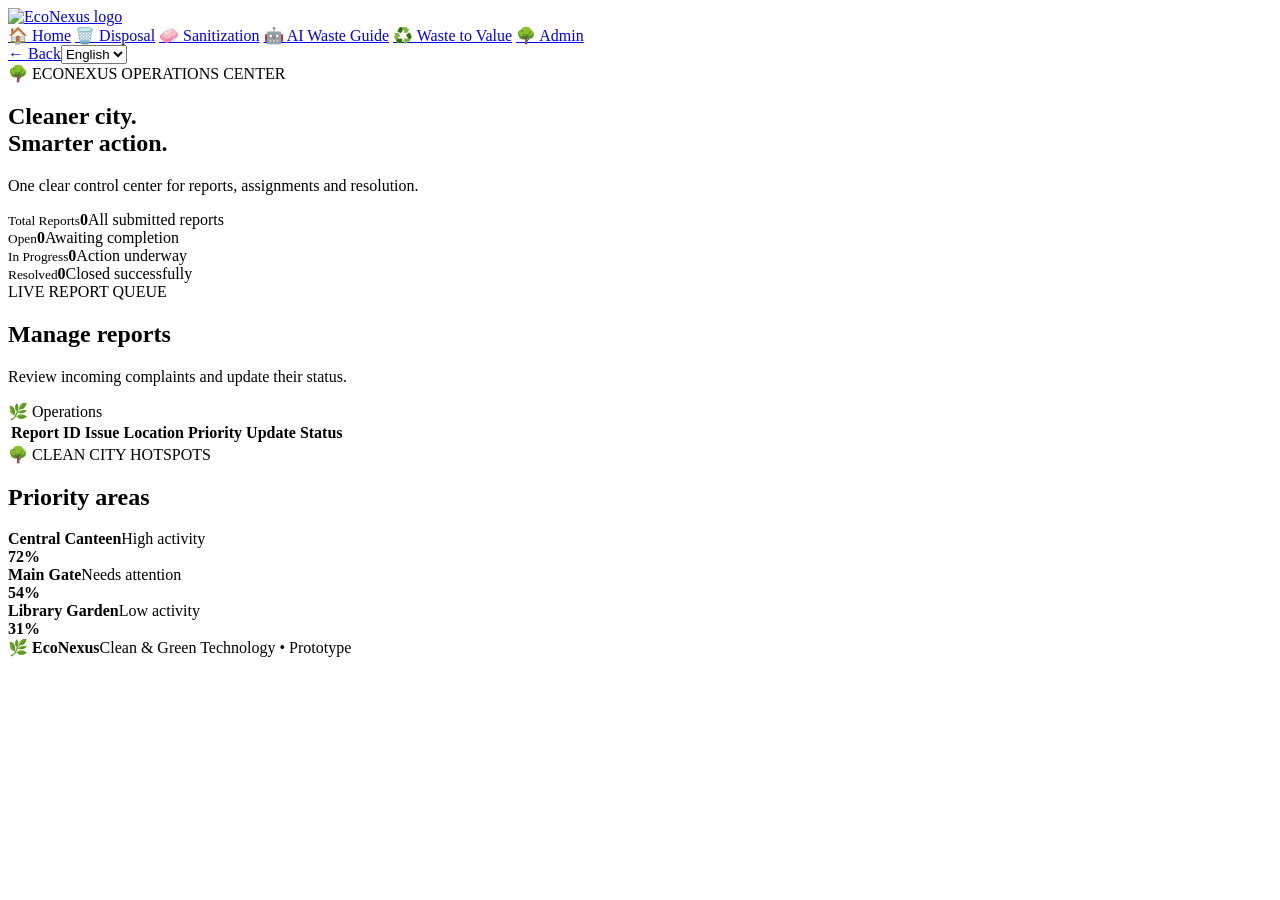
==== admin.html @ dcd5c95f "Add files via upload" ====
<!doctype html><html lang="en"><head><meta charset="UTF-8"><meta name="viewport" content="width=device-width,initial-scale=1.0"><title>Admin Operations | EcoNexus</title><link rel="stylesheet" href="assets/style.css"></head><body>
<header class="topbar"><a class="logo" href="index.html"><img src="assets/logo.png.jpeg" alt="EcoNexus logo" class="logo-image"></a><nav class="main-nav" aria-label="Primary navigation">
<a href="index.html">🏠 <span>Home</span></a>
<a href="disposal.html">🗑️ <span>Disposal</span></a>
<a href="sanitization.html">🧼 <span>Sanitization</span></a>
<a href="ai-guide.html">🤖 <span>AI Waste Guide</span></a>
<a href="t2t.html">♻️ <span>Waste to Value</span></a>
<a class="admin-link" href="admin.html">🌳 <span>Admin</span></a>
</nav><div class="header-tools"><a class="back-btn" href="index.html">← <span data-i18n="back">Back</span></a><select class="language-select" aria-label="Language"><option value="en">English</option><option value="te">తెలుగు</option><option value="hi">हिन्दी</option><option value="ta">தமிழ்</option></select></div></header>

<main class="admin-page">
<section class="admin-hero"><div class="container"><div class="eyebrow light">🌳 ECONEXUS OPERATIONS CENTER</div><h1>Cleaner city.<br><span>Smarter action.</span></h1><p class="admin-lead">One clear control center for reports, assignments and resolution.</p></div></section>
<section class="admin-content"><div class="container">
<div class="kpis admin-kpis"><div class="kpi"><small>Total Reports</small><b id="adminTotal">0</b><span>All submitted reports</span></div><div class="kpi"><small>Open</small><b id="adminOpen">0</b><span>Awaiting completion</span></div><div class="kpi"><small>In Progress</small><b id="adminProgress">0</b><span>Action underway</span></div><div class="kpi"><small>Resolved</small><b id="adminResolved">0</b><span>Closed successfully</span></div></div>
<div class="admin-panel"><div class="panel-heading"><div><div class="eyebrow">LIVE REPORT QUEUE</div><h2>Manage reports</h2><p>Review incoming complaints and update their status.</p></div><span class="badge">🌿 Operations</span></div><div class="table-wrap"><table class="data-table"><thead><tr><th>Report ID</th><th>Issue</th><th>Location</th><th>Priority</th><th>Update Status</th></tr></thead><tbody id="adminRows"></tbody></table></div></div>
<div class="admin-panel hotspot-panel"><div class="eyebrow">🌳 CLEAN CITY HOTSPOTS</div><h2>Priority areas</h2><div class="hotspot"><div><b>Central Canteen</b><span>High activity</span></div><strong>72%</strong></div><div class="bar"><i style="width:72%"></i></div><div class="hotspot"><div><b>Main Gate</b><span>Needs attention</span></div><strong>54%</strong></div><div class="bar"><i style="width:54%"></i></div><div class="hotspot"><div><b>Library Garden</b><span>Low activity</span></div><strong>31%</strong></div><div class="bar"><i style="width:31%"></i></div></div>
</div></section></main>
<footer><b>🌿 EcoNexus</b><span>Clean & Green Technology • Prototype</span></footer><div id="toast" class="toast"></div><script src="assets/app.js"></script></body></html>
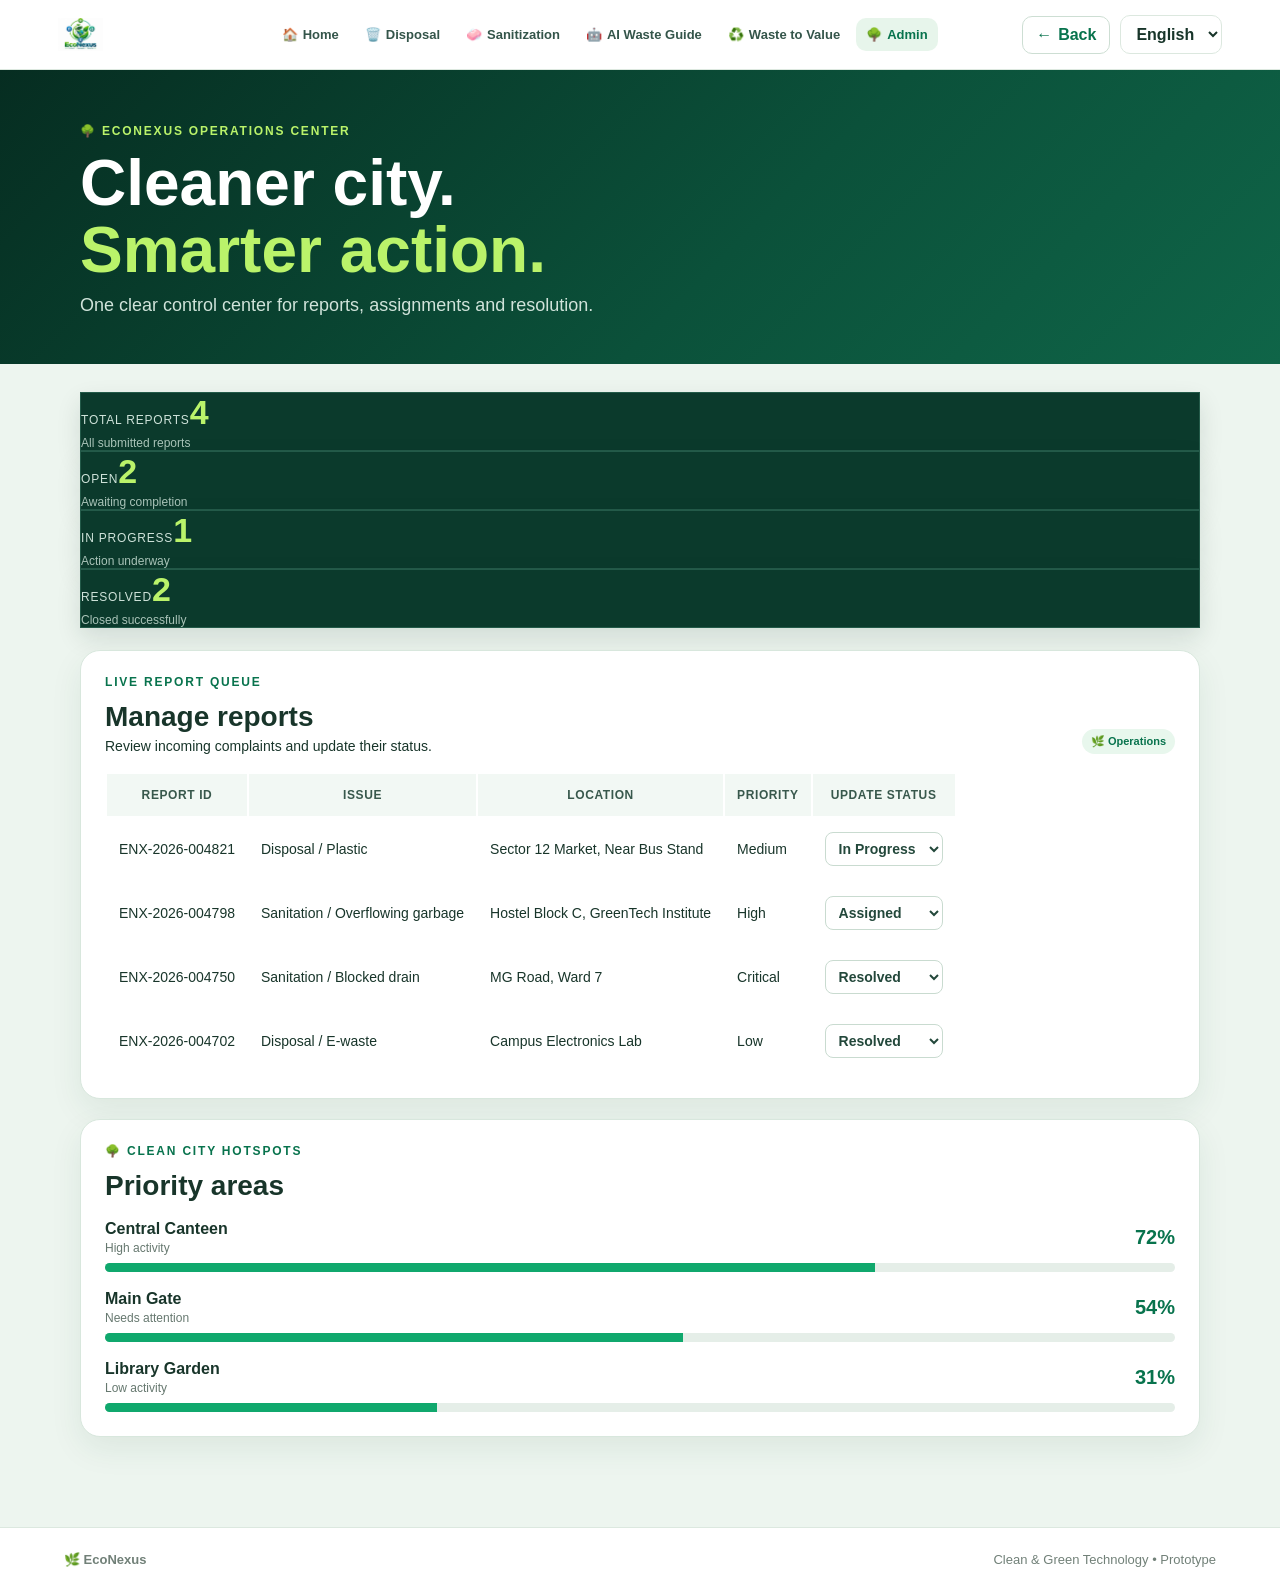
==== commit 51d83c12: "Update admin.html" ====
--- a/admin.html
+++ b/admin.html
@@ -1,5 +1,5 @@
-<!doctype html><html lang="en"><head><meta charset="UTF-8"><meta name="viewport" content="width=device-width,initial-scale=1.0"><title>Admin Operations | EcoNexus</title><link rel="stylesheet" href="assets/style.css"></head><body>
-<header class="topbar"><a class="logo" href="index.html"><img src="assets/logo.png.jpeg" alt="EcoNexus logo" class="logo-image"></a><nav class="main-nav" aria-label="Primary navigation">
+<!doctype html><html lang="en"><head><meta charset="UTF-8"><meta name="viewport" content="width=device-width,initial-scale=1.0"><title>Admin Operations | EcoNexus</title><link rel="stylesheet" href="style.css"></head><body>
+<header class="topbar"><a class="logo" href="index.html"><img src="logo.png.jpeg" alt="EcoNexus logo" class="logo-image"></a><nav class="main-nav" aria-label="Primary navigation">
 <a href="index.html">🏠 <span>Home</span></a>
 <a href="disposal.html">🗑️ <span>Disposal</span></a>
 <a href="sanitization.html">🧼 <span>Sanitization</span></a>
@@ -15,4 +15,4 @@
 <div class="admin-panel"><div class="panel-heading"><div><div class="eyebrow">LIVE REPORT QUEUE</div><h2>Manage reports</h2><p>Review incoming complaints and update their status.</p></div><span class="badge">🌿 Operations</span></div><div class="table-wrap"><table class="data-table"><thead><tr><th>Report ID</th><th>Issue</th><th>Location</th><th>Priority</th><th>Update Status</th></tr></thead><tbody id="adminRows"></tbody></table></div></div>
 <div class="admin-panel hotspot-panel"><div class="eyebrow">🌳 CLEAN CITY HOTSPOTS</div><h2>Priority areas</h2><div class="hotspot"><div><b>Central Canteen</b><span>High activity</span></div><strong>72%</strong></div><div class="bar"><i style="width:72%"></i></div><div class="hotspot"><div><b>Main Gate</b><span>Needs attention</span></div><strong>54%</strong></div><div class="bar"><i style="width:54%"></i></div><div class="hotspot"><div><b>Library Garden</b><span>Low activity</span></div><strong>31%</strong></div><div class="bar"><i style="width:31%"></i></div></div>
 </div></section></main>
-<footer><b>🌿 EcoNexus</b><span>Clean & Green Technology • Prototype</span></footer><div id="toast" class="toast"></div><script src="assets/app.js"></script></body></html>+<footer><b>🌿 EcoNexus</b><span>Clean & Green Technology • Prototype</span></footer><div id="toast" class="toast"></div><script src="app.js"></script></body></html>
--- a/style.css
+++ b/style.css
@@ -0,0 +1,21 @@
+:root{--green:#08734d;--green2:#10a86d;--lime:#baf36a;--dark:#09281f;--bg:#f3f8f4;--card:#fff;--text:#18352a;--muted:#66786f;--line:#dce8df;--blue:#277da8;--purple:#6c4bb2;--gold:#8a7418}
+*{box-sizing:border-box}html{scroll-behavior:smooth}body{margin:0;font-family:Inter,Arial,sans-serif;background:var(--bg);color:var(--text)}a{text-decoration:none;color:inherit}button,input,select,textarea{font:inherit}.container{width:min(1120px,92%);margin:auto}
+.logo-image{width: 45px;height: 45px;object-fit: contain;display: block;}
+.topbar{position:sticky;top:0;z-index:50;background:rgba(255,255,255,.96);backdrop-filter:blur(10px);border-bottom:1px solid var(--line);display:flex;align-items:center;padding:12px 4.5%;min-height:68px}.logo{display:flex;align-items:center;gap:9px;font-size:24px;font-weight:850;color:var(--green);margin-right:auto}.logo-mark{display:grid;place-items:center;width:36px;height:36px;border-radius:11px;background:var(--green);color:#fff;font-weight:900}.header-tools{display:flex;align-items:center;gap:10px}.language-select{border:1px solid var(--line);background:#fff;color:var(--text);border-radius:10px;padding:9px 11px;font-weight:700;cursor:pointer}.back-btn{display:inline-flex;align-items:center;gap:6px;border:1px solid #cdded3;background:#fff;color:var(--green);border-radius:10px;padding:9px 13px;font-weight:800}
+.hero{padding:70px 0}.home-hero{text-align:center;padding:70px 0 42px;background:linear-gradient(135deg,#f5fbf6,#ddf4e4)}.home-hero .container{max-width:900px}.green-badge{display:inline-flex;align-items:center;padding:9px 15px;border-radius:999px;background:#dff5e7;border:1px solid #b9e3c7;color:var(--green);font-size:13px;font-weight:900;letter-spacing:1px;margin-bottom:18px}.home-hero h1{margin:0 0 12px;font-size:clamp(42px,6vw,68px);line-height:1.03}.home-hero h1 span,.page-head h1 span{color:var(--green2)}.tagline{font-size:21px;font-weight:800;color:var(--green);margin:0}.hero .lead,.home-hero .lead{font-size:17px;max-width:700px;margin:18px auto 0;line-height:1.65;color:var(--muted)}
+.dashboards{padding:32px 0 76px}.dashboard-grid{display:grid;grid-template-columns:1fr 1fr;gap:20px;max-width:1050px;margin:auto}.dashboard-card{min-height:220px;padding:27px;border-radius:22px;border:1px solid var(--line);display:flex;gap:19px;align-items:flex-start;box-shadow:0 12px 30px rgba(23,77,50,.07);transition:.2s;position:relative;overflow:hidden}.dashboard-card:hover{transform:translateY(-5px);box-shadow:0 18px 38px rgba(23,77,50,.13)}.dashboard-icon{width:66px;height:66px;border-radius:19px;display:grid;place-items:center;font-size:35px;flex:none;background:#fff;box-shadow:0 7px 18px rgba(0,0,0,.08)}.dashboard-label{font-size:12px;letter-spacing:1.8px;font-weight:900;color:var(--green)}.dashboard-card h2{font-size:28px;margin:7px 0 8px}.dashboard-card p{font-size:15px;line-height:1.55;margin:0 0 18px;color:var(--muted)}.dashboard-action{font-size:14px;font-weight:900;color:var(--green)}.disposal-dash{background:linear-gradient(135deg,#f2fff5,#d9f4df)}.sanitation-dash{background:linear-gradient(135deg,#f1fbff,#d8f0f3)}.ai-dash{background:linear-gradient(135deg,#f7f2ff,#e7def8)}.ai-dash .dashboard-label{color:var(--purple)}.t2t-dash{background:linear-gradient(135deg,#fffdf0,#f2edc8)}.t2t-dash .dashboard-label{color:var(--gold)}
+.page-head{padding:48px 0 22px}.page-head h1{font-size:clamp(38px,5vw,52px);margin:0 0 10px}.page-head .lead{margin:0;max-width:720px}.eyebrow{color:var(--green);font-size:12px;font-weight:900;letter-spacing:1.8px;margin-bottom:12px}.page-section{padding:22px 0 70px}
+.form-card{width:min(760px,100%);margin:auto;background:#fff;border:1px solid var(--line);border-radius:22px;padding:30px;box-shadow:0 14px 38px rgba(23,77,50,.08)}.form label{display:block;font-size:14px;font-weight:800;margin:0 0 17px}.form input,.form select,.form textarea{width:100%;padding:12px 13px;border:1px solid #d3e1d8;border-radius:10px;margin-top:7px;background:#fff;color:var(--text);outline:none}.form input:focus,.form select:focus,.form textarea:focus{border-color:#78b994;box-shadow:0 0 0 3px rgba(16,168,109,.08)}.form textarea{min-height:110px;resize:vertical}.upload{border:2px dashed #b9cdbf;border-radius:14px;text-align:center;padding:25px 18px;cursor:pointer;background:#f7fbf8;transition:.2s}.upload:hover{border-color:#78b994;background:#f1faf4}.upload input{display:none}.upload b{font-size:15px}.upload small{display:block;margin-top:5px;color:var(--muted);font-size:13px}.preview{max-width:100%;max-height:260px;margin-top:12px;border-radius:13px;display:none}.location-box{display:grid;grid-template-columns:1fr auto;gap:9px;align-items:center}.location-result{padding:12px;background:#eef8f1;border-radius:10px;font-size:13px;word-break:break-word;margin:-3px 0 17px}.map{height:150px;border-radius:15px;background:linear-gradient(145deg,#d9eddf,#cfe7d6);position:relative;overflow:hidden;border:1px solid #c4ddcb;margin-bottom:20px}.map:before{content:"";position:absolute;inset:0;background:repeating-linear-gradient(25deg,transparent 0 38px,#ffffff66 39px 41px),repeating-linear-gradient(115deg,transparent 0 55px,#ffffff55 56px 58px)}.pin{position:absolute;background:var(--green);color:#fff;border-radius:50%;width:38px;height:38px;display:grid;place-items:center;border:3px solid #fff;box-shadow:0 4px 12px #0002}
+.btn{display:inline-flex;align-items:center;justify-content:center;gap:8px;border:0;border-radius:11px;padding:12px 17px;font-weight:850;cursor:pointer}.primary{background:var(--green);color:#fff}.primary:hover{background:#075d3f}.secondary{background:#fff;color:var(--green);border:1px solid #cdded3}.lime{background:var(--lime);color:#183b27}.btn.full{width:100%}
+.dark{background:linear-gradient(135deg,#09281f,#0d3a2d);color:#fff;min-height:calc(100vh - 68px);padding-bottom:70px}.dark .page-head p{color:#b7cbc2}.ai-layout{display:grid;grid-template-columns:1fr 1fr;gap:20px}.ai-card{background:#fff;color:var(--text);border-radius:22px;padding:28px;border:1px solid #dce8df}.ai-upload{border:2px dashed #6b8f81;border-radius:15px;padding:26px;text-align:center;background:#113b2f}.ai-upload input{width:100%;margin:16px 0}.result{min-height:350px;background:#10392d;border:1px solid #416958;border-radius:22px;padding:28px;color:#fff}.result p{color:#b7cbc2}.bar{height:9px;background:#2b5647;border-radius:9px;overflow:hidden}.bar i{display:block;height:100%;background:var(--lime)}.dark .back-btn{color:var(--green)}
+.reuse-card{width:min(760px,100%);margin:auto;background:#fff;border:1px solid var(--line);border-radius:22px;padding:30px;box-shadow:0 14px 38px rgba(23,77,50,.08)}.reuse-result{margin-top:22px;padding:22px;border-radius:16px;background:#f2faf4;border:1px solid #d8eadc}.reuse-result h2{margin:0 0 8px}.reuse-options{display:grid;grid-template-columns:repeat(3,1fr);gap:14px;margin-top:20px}.mini-card{padding:18px;border:1px solid var(--line);border-radius:16px;background:#fbfdfb}.mini-card h3{font-size:18px;margin:8px 0}.mini-card p{font-size:14px;margin:0 0 14px}.service-icon{font-size:30px}.badge{display:inline-block;padding:6px 9px;border-radius:20px;background:#e8f7ed;color:var(--green);font-size:11px;font-weight:850}
+footer{padding:24px 5%;background:#fff;border-top:1px solid var(--line);display:flex;justify-content:space-between;color:#718078;font-size:13px}.toast{position:fixed;right:20px;bottom:20px;background:#12382d;color:#fff;padding:13px 17px;border-radius:10px;z-index:100;opacity:0;transform:translateY(10px);transition:.2s;pointer-events:none}.toast.show{opacity:1;transform:none}.notice{padding:14px 16px;border-radius:12px;background:#eef8f1;border:1px solid #d3e9d9;font-size:14px}
+@media(max-width:760px){.dashboard-grid,.ai-layout{grid-template-columns:1fr}.reuse-options{grid-template-columns:1fr}.location-box{grid-template-columns:1fr}.page-head{padding-top:35px}.form-card,.reuse-card,.ai-card,.result{padding:22px}.home-hero{padding:52px 0 35px}}
+@media(max-width:520px){.header-tools{gap:6px}.logo{font-size:21px}.back-btn{padding:8px 10px}.language-select{padding:8px}.dashboard-card{padding:22px;min-height:auto}.dashboard-icon{width:58px;height:58px;font-size:31px}.dashboard-card h2{font-size:24px}.home-hero h1{font-size:42px}.tagline{font-size:18px}footer{display:block;text-align:center}footer span{display:block;margin-top:6px}}
+
+/* Final judge-ready navigation */
+.main-nav{display:flex;align-items:center;justify-content:center;gap:6px;margin:0 auto;white-space:nowrap}.main-nav a{display:inline-flex;align-items:center;gap:5px;padding:9px 10px;border-radius:10px;color:#34554a;font-size:13px;font-weight:850;transition:.18s}.main-nav a:hover,.main-nav a.active{background:#e7f5eb;color:var(--green)}.main-nav .admin-link{background:#edf8ef;color:#075d3f}.main-nav .admin-link:hover{background:#dff1e4}.topbar .header-tools{flex:none}.home-hero{position:relative;overflow:hidden}.home-hero:after{content:'🌳  🌿  🌱';position:absolute;right:4%;bottom:10px;font-size:28px;opacity:.55;letter-spacing:7px}.green-badge{box-shadow:0 6px 18px rgba(8,115,77,.10)}
+.admin-page{background:#edf5ef;min-height:calc(100vh - 68px)}.admin-hero{background:linear-gradient(135deg,#062d21,#0b513a 58%,#0f6548);padding:54px 0 48px;color:#fff}.admin-hero .eyebrow.light{color:#baf36a}.admin-hero h1{font-size:clamp(42px,6vw,64px);line-height:1.04;margin:0 0 12px}.admin-hero h1 span{color:#baf36a}.admin-lead{color:#d0e3da;font-size:18px;max-width:650px;margin:0}.admin-content{padding:28px 0 70px}.admin-kpis{margin-bottom:22px}.admin-kpis .kpi{background:#0b3a2c;border:1px solid #235a49;box-shadow:0 10px 25px rgba(6,45,33,.12)}.admin-kpis .kpi small{font-size:12px;color:#cfe3da;text-transform:uppercase;letter-spacing:.8px}.admin-kpis .kpi b{font-size:34px;color:#baf36a;margin-top:7px}.admin-kpis .kpi span{display:block;font-size:12px;color:#a9c3b8;margin-top:4px}.admin-panel{background:#fff;border:1px solid #d8e7dd;border-radius:20px;padding:24px;box-shadow:0 12px 32px rgba(23,77,50,.08);margin-bottom:20px}.panel-heading{display:flex;align-items:flex-end;justify-content:space-between;gap:20px;margin-bottom:18px}.panel-heading h2,.hotspot-panel h2{margin:4px 0 5px;font-size:28px}.panel-heading p{margin:0;font-size:14px}.admin-panel .data-table{font-size:14px}.admin-panel .data-table th{background:#f2f8f4;color:#38584c;font-size:12px;text-transform:uppercase;letter-spacing:.6px}.admin-panel .data-table td,.admin-panel .data-table th{padding:14px 12px}.adminStatus{border:1px solid #c9dbd0;background:#fff;border-radius:8px;padding:7px 9px;color:#23483b;font-weight:750}.hotspot{display:flex;align-items:center;justify-content:space-between;margin-top:18px}.hotspot div{display:flex;flex-direction:column;gap:3px}.hotspot span{font-size:12px;color:var(--muted)}.hotspot strong{color:var(--green);font-size:20px}.hotspot-panel .bar{margin-top:8px;background:#e5eee8}.hotspot-panel .bar i{background:var(--green2)}
+@media(max-width:1000px){.main-nav{gap:2px}.main-nav a{padding:8px 6px;font-size:12px}.topbar{padding-left:2.5%;padding-right:2.5%}.logo{margin-right:8px}}@media(max-width:820px){.main-nav{order:3;width:100%;overflow-x:auto;justify-content:flex-start;padding-top:5px}.topbar{flex-wrap:wrap}.topbar .header-tools{margin-left:auto}.main-nav a{font-size:12px}.admin-kpis{grid-template-columns:1fr 1fr}.panel-heading{display:block}.panel-heading .badge{display:inline-block;margin-top:12px}}@media(max-width:520px){.main-nav a{font-size:11px;padding:7px 6px}.admin-hero{padding:40px 0}.admin-panel{padding:17px}.admin-kpis{grid-template-columns:1fr 1fr}.home-hero:after{font-size:20px;right:1%}}
+
+.page-head .page-badge{margin-bottom:10px}.page-tagline{font-size:15px;font-weight:800;color:var(--green);margin:0 0 20px}.dark .page-tagline{color:#baf36a}.dark .page-head .page-badge{background:#143f31;border-color:#2d6854;color:#baf36a}
